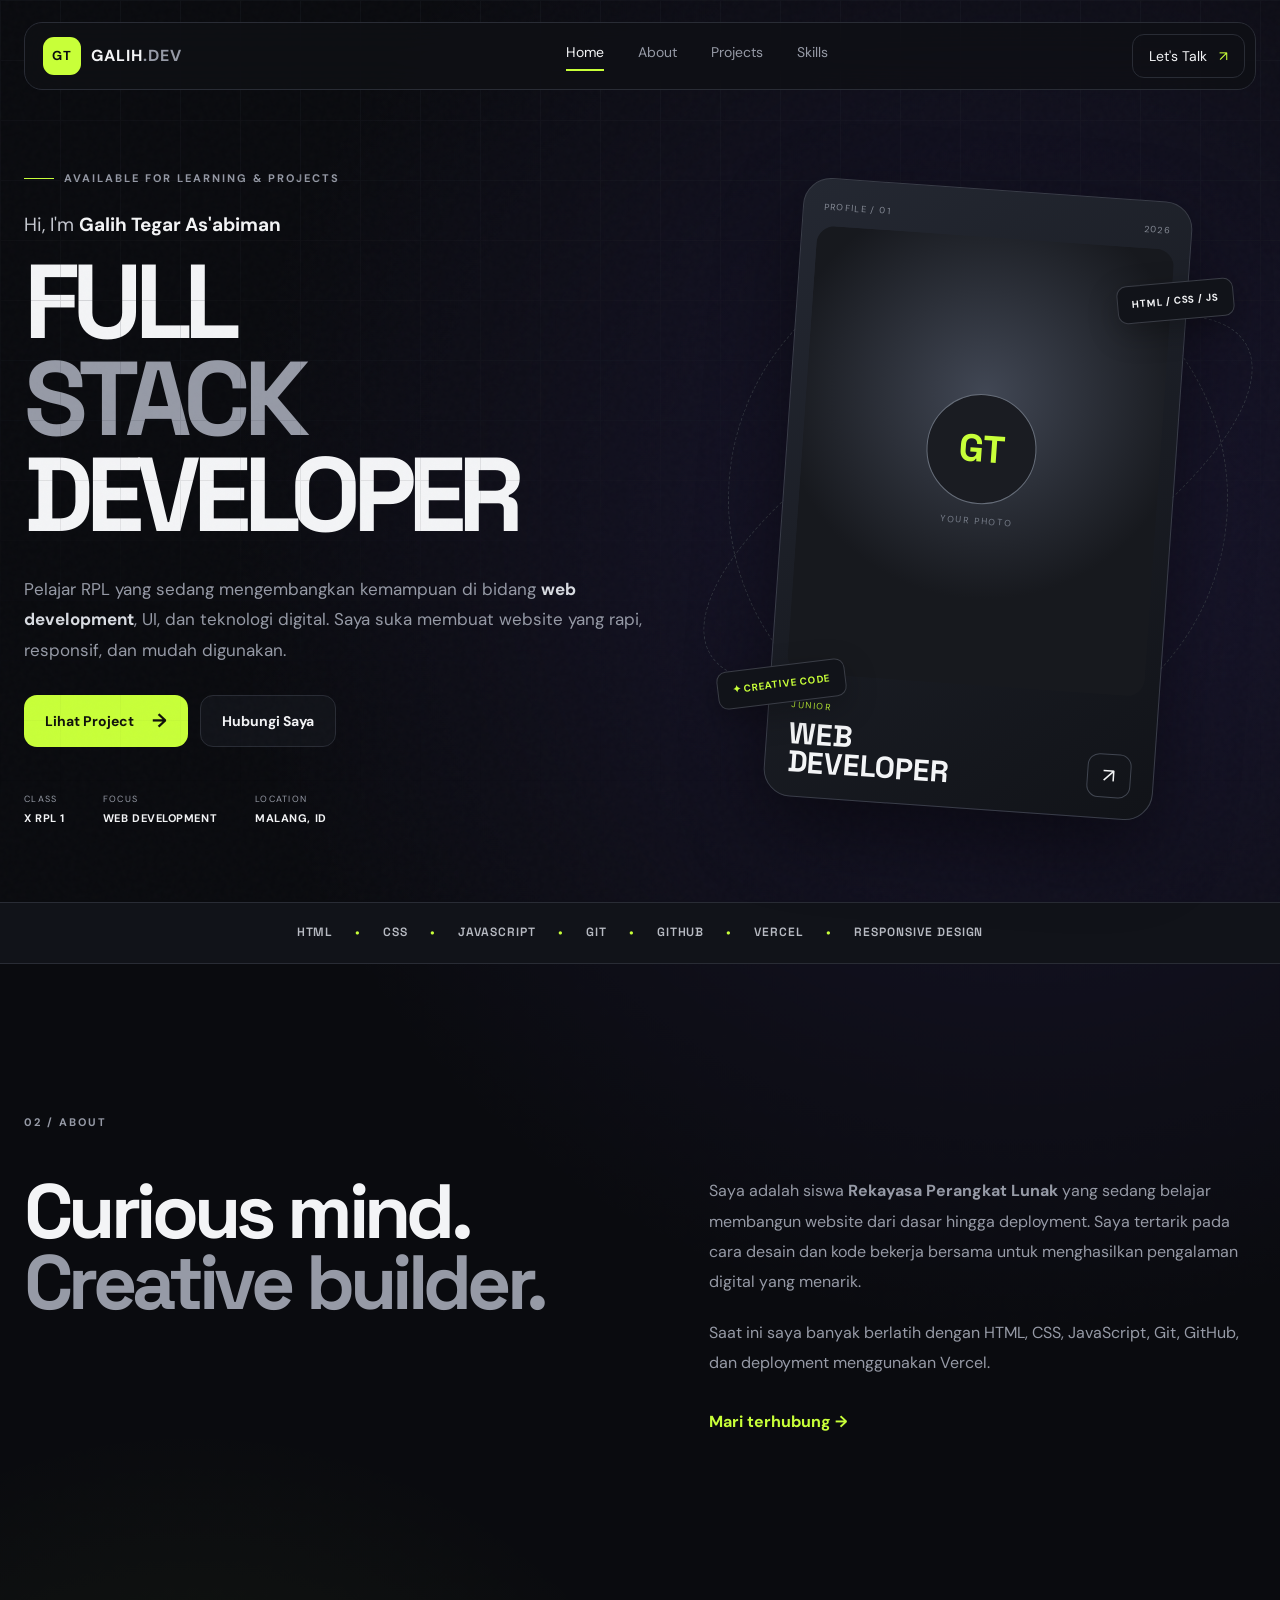
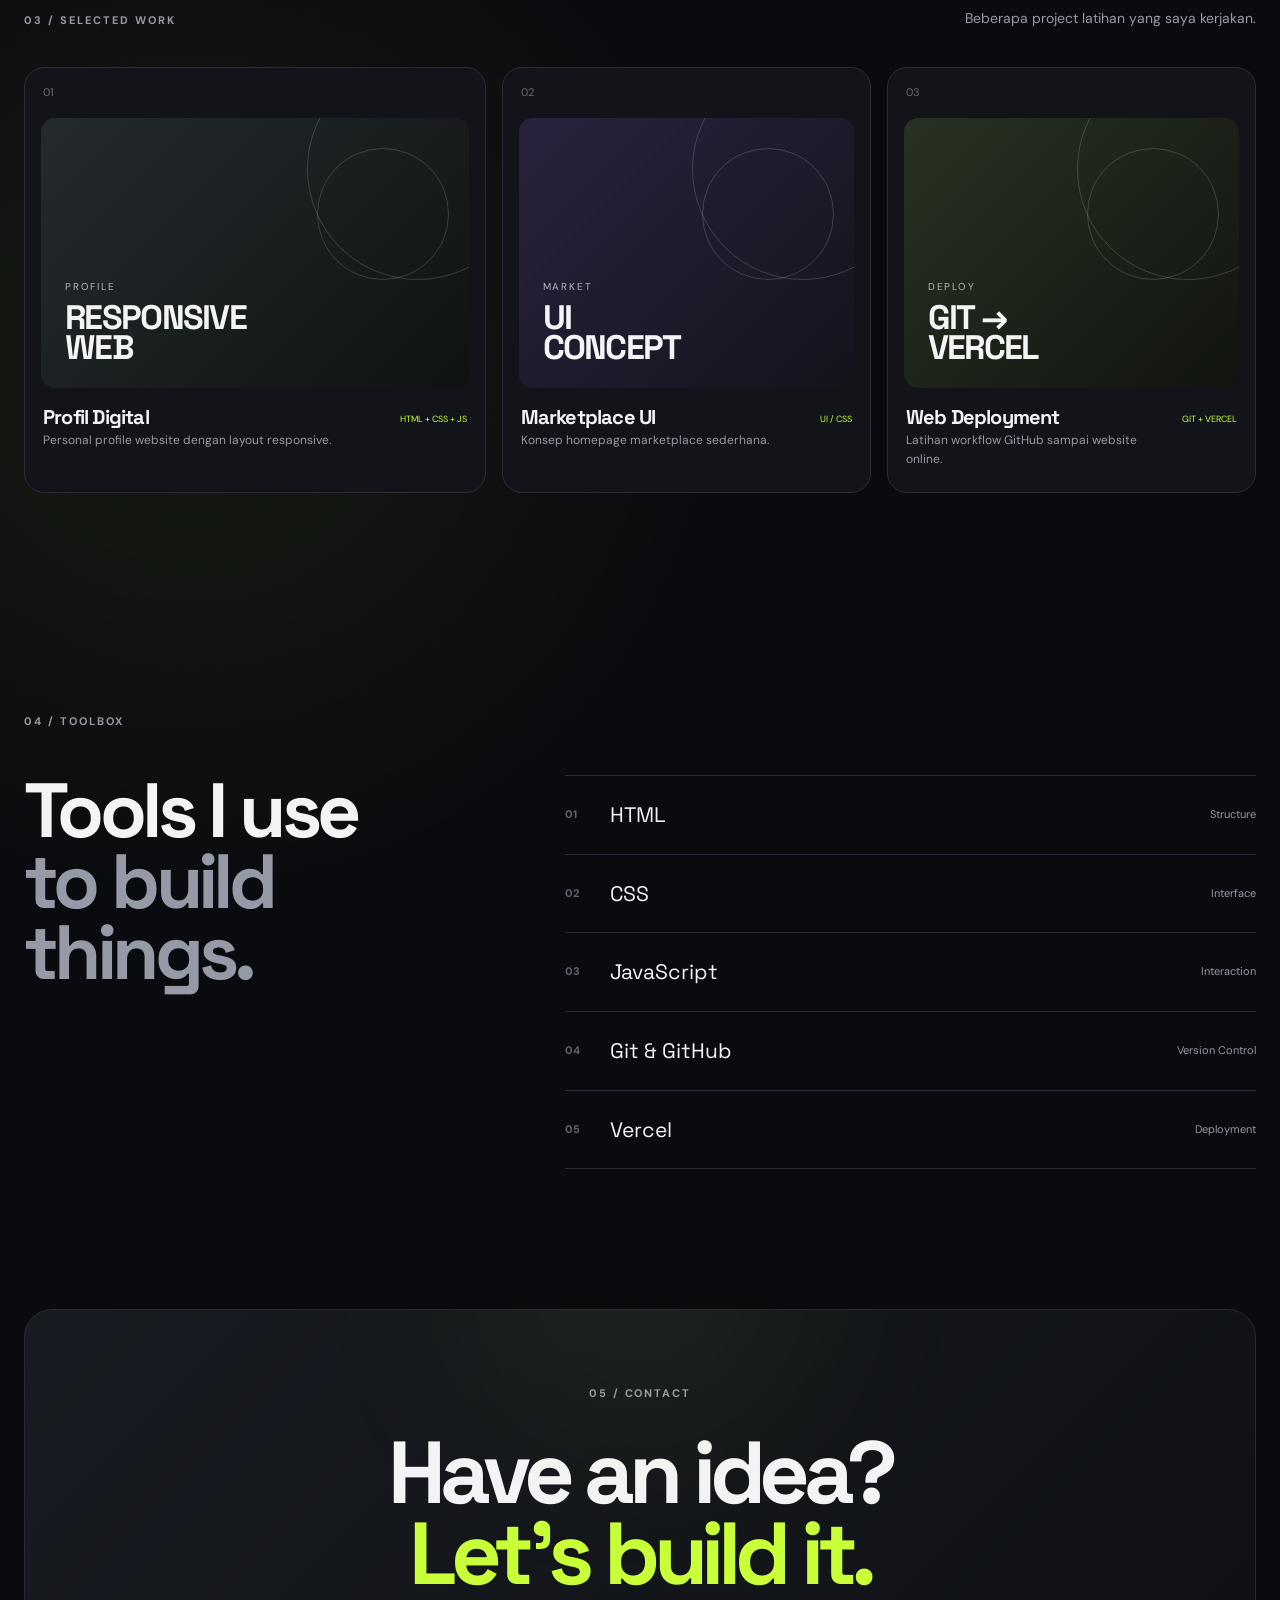
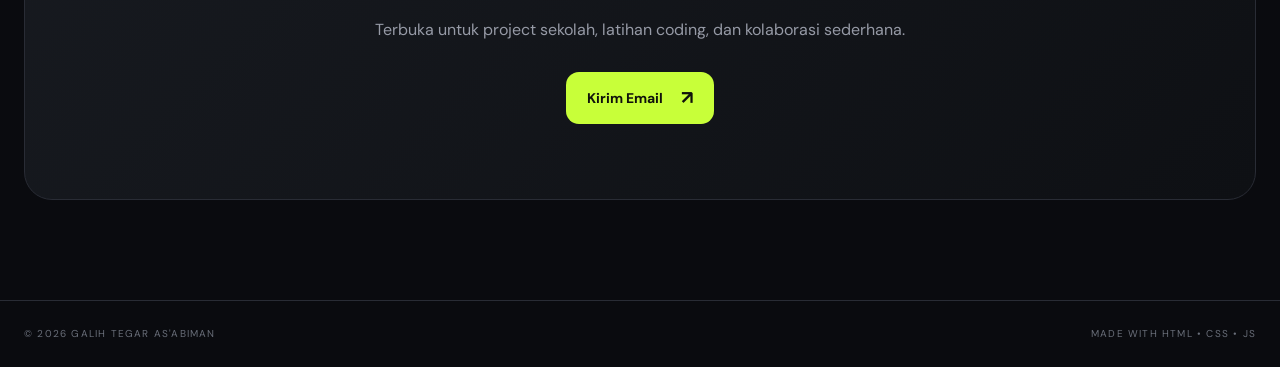
==== index.html @ 18cfc396 "portofolio polos/raw" ====
<!DOCTYPE html>
<html lang="id">
<head>
  <meta charset="UTF-8">
  <meta name="viewport" content="width=device-width, initial-scale=1.0">
  <meta name="description" content="Portfolio Galih Tegar As'abiman - Junior Web Developer">
  <title>Galih Tegar — Portfolio</title>
  <link rel="stylesheet" href="style.css">
</head>
<body>
  <div class="noise"></div>

  <header class="navbar">
    <a class="brand" href="#home" aria-label="Galih Tegar home">
      <span class="brand-mark">GT</span>
      <span>GALIH<span class="muted">.DEV</span></span>
    </a>

    <nav class="nav-links">
      <a class="active" href="#home">Home</a>
      <a href="#about">About</a>
      <a href="#projects">Projects</a>
      <a href="#skills">Skills</a>
    </nav>

    <a class="nav-button" href="#contact">Let's Talk <span>↗</span></a>
  </header>

  <main>
    <section class="hero section" id="home">
      <div class="hero-copy">
        <div class="eyebrow"><span></span> AVAILABLE FOR LEARNING & PROJECTS</div>
        <p class="intro">Hi, I'm <strong>Galih Tegar As'abiman</strong></p>

        <h1>FULL<br><em>STACK</em> DEVELOPER</h1>

        <p class="hero-text">
          Pelajar RPL yang sedang mengembangkan kemampuan di bidang
          <strong>web development</strong>, UI, dan teknologi digital.
          Saya suka membuat website yang rapi, responsif, dan mudah digunakan.
        </p>

        <div class="hero-actions">
          <a class="primary-btn" href="#projects">Lihat Project <span>→</span></a>
          <a class="secondary-btn" href="#contact">Hubungi Saya</a>
        </div>

        <div class="mini-info">
          <div><small>CLASS</small><strong>X RPL 1</strong></div>
          <div><small>FOCUS</small><strong>WEB DEVELOPMENT</strong></div>
          <div><small>LOCATION</small><strong>MALANG, ID</strong></div>
        </div>
      </div>

      <div class="hero-visual">
        <div class="orbit orbit-one"></div>
        <div class="orbit orbit-two"></div>

        <div class="profile-card">
          <div class="card-top">
            <span>PROFILE / 01</span>
            <span>2026</span>
          </div>

          <div class="photo-wrap">
            <div class="photo-placeholder">
              <div class="avatar">GT</div>
              <span>YOUR PHOTO</span>
            </div>
          </div>

          <div class="profile-bottom">
            <div>
              <small>JUNIOR</small>
              <h2>WEB<br>DEVELOPER</h2>
            </div>
            <div class="arrow-box">↗</div>
          </div>
        </div>

        <div class="floating-tag tag-one">HTML / CSS / JS</div>
        <div class="floating-tag tag-two">✦ CREATIVE CODE</div>
      </div>
    </section>

    <div class="tech-strip" aria-label="Technology skills">
      <span>HTML</span><i>•</i><span>CSS</span><i>•</i><span>JAVASCRIPT</span>
      <i>•</i><span>GIT</span><i>•</i><span>GITHUB</span><i>•</i>
      <span>VERCEL</span><i>•</i><span>RESPONSIVE DESIGN</span>
    </div>

    <section class="section about" id="about">
      <div class="section-label">02 / ABOUT</div>
      <div class="about-grid">
        <h2>Curious mind.<br><span>Creative builder.</span></h2>
        <div class="about-copy">
          <p>
            Saya adalah siswa <strong>Rekayasa Perangkat Lunak</strong> yang
            sedang belajar membangun website dari dasar hingga deployment.
            Saya tertarik pada cara desain dan kode bekerja bersama untuk
            menghasilkan pengalaman digital yang menarik.
          </p>
          <p>
            Saat ini saya banyak berlatih dengan HTML, CSS, JavaScript,
            Git, GitHub, dan deployment menggunakan Vercel.
          </p>
          <a class="text-link" href="#contact">Mari terhubung →</a>
        </div>
      </div>
    </section>

    <section class="section projects" id="projects">
      <div class="section-heading">
        <div class="section-label">03 / SELECTED WORK</div>
        <p>Beberapa project latihan yang saya kerjakan.</p>
      </div>

      <div class="project-grid">
        <article class="project project-large">
          <div class="project-number">01</div>
          <div class="project-art art-profile">
            <span>PROFILE</span>
            <strong>RESPONSIVE<br>WEB</strong>
          </div>
          <div class="project-meta">
            <div><h3>Profil Digital</h3><p>Personal profile website dengan layout responsive.</p></div>
            <span>HTML + CSS + JS</span>
          </div>
        </article>

        <article class="project">
          <div class="project-number">02</div>
          <div class="project-art art-market">
            <span>MARKET</span>
            <strong>UI<br>CONCEPT</strong>
          </div>
          <div class="project-meta">
            <div><h3>Marketplace UI</h3><p>Konsep homepage marketplace sederhana.</p></div>
            <span>UI / CSS</span>
          </div>
        </article>

        <article class="project">
          <div class="project-number">03</div>
          <div class="project-art art-deploy">
            <span>DEPLOY</span>
            <strong>GIT →<br>VERCEL</strong>
          </div>
          <div class="project-meta">
            <div><h3>Web Deployment</h3><p>Latihan workflow GitHub sampai website online.</p></div>
            <span>GIT + VERCEL</span>
          </div>
        </article>
      </div>
    </section>

    <section class="section skills" id="skills">
      <div class="section-label">04 / TOOLBOX</div>
      <div class="skills-layout">
        <h2>Tools I use<br><span>to build things.</span></h2>
        <div class="skill-list">
          <div><b>01</b><span>HTML</span><small>Structure</small></div>
          <div><b>02</b><span>CSS</span><small>Interface</small></div>
          <div><b>03</b><span>JavaScript</span><small>Interaction</small></div>
          <div><b>04</b><span>Git & GitHub</span><small>Version Control</small></div>
          <div><b>05</b><span>Vercel</span><small>Deployment</small></div>
        </div>
      </div>
    </section>

    <section class="section contact" id="contact">
      <div class="contact-card">
        <div class="section-label">05 / CONTACT</div>
        <h2>Have an idea?<br><em>Let's build it.</em></h2>
        <p>Terbuka untuk project sekolah, latihan coding, dan kolaborasi sederhana.</p>
        <a class="primary-btn" href="mailto:emailkamu@example.com">Kirim Email <span>↗</span></a>
      </div>
    </section>
  </main>

  <footer>
    <span>© 2026 GALIH TEGAR AS'ABIMAN</span>
    <span>MADE WITH HTML • CSS • JS</span>
  </footer>

  <script src="script.js"></script>
</body>
</html>
---- style.css ----
@import url('https://fonts.googleapis.com/css2?family=DM+Sans:wght@400;500;600;700&family=Space+Grotesk:wght@500;600;700&display=swap');

:root{
  --bg:#0a0b0f;
  --panel:#12141a;
  --panel-2:#181b22;
  --text:#f3f4f6;
  --muted:#969aa6;
  --line:#292c35;
  --accent:#c8ff39;
  --accent-2:#7c5cff;
  --max:1240px;
}

*{box-sizing:border-box;margin:0;padding:0}
html{scroll-behavior:smooth}
body{
  background:
    radial-gradient(circle at 80% 15%, rgba(124,92,255,.13), transparent 25%),
    radial-gradient(circle at 15% 55%, rgba(200,255,57,.07), transparent 24%),
    var(--bg);
  color:var(--text);
  font-family:"DM Sans",sans-serif;
  line-height:1.6;
  overflow-x:hidden;
}
body:before{
  content:"";
  position:fixed;inset:0;pointer-events:none;opacity:.24;
  background-image:linear-gradient(var(--line) 1px,transparent 1px),linear-gradient(90deg,var(--line) 1px,transparent 1px);
  background-size:60px 60px;
  mask-image:linear-gradient(to bottom,black,transparent 90%);
}
.noise{position:fixed;inset:0;pointer-events:none;opacity:.025;background-image:url("data:image/svg+xml,%3Csvg viewBox='0 0 180 180' xmlns='http://www.w3.org/2000/svg'%3E%3Cfilter id='n'%3E%3CfeTurbulence type='fractalNoise' baseFrequency='.9' numOctaves='3' stitchTiles='stitch'/%3E%3C/filter%3E%3Crect width='100%25' height='100%25' filter='url(%23n)' opacity='.8'/%3E%3C/svg%3E")}

a{color:inherit;text-decoration:none}
.navbar{
  width:min(calc(100% - 48px),var(--max));
  margin:22px auto 0;
  height:68px;padding:0 10px 0 18px;
  border:1px solid var(--line);border-radius:18px;
  background:rgba(15,16,21,.82);backdrop-filter:blur(18px);
  display:flex;align-items:center;justify-content:space-between;
  position:sticky;top:14px;z-index:20;
}
.brand{display:flex;align-items:center;gap:10px;font-weight:700;letter-spacing:.06em}
.brand-mark{display:grid;place-items:center;width:38px;height:38px;border-radius:11px;background:var(--accent);color:#0a0b0f;font-size:13px}
.muted{color:var(--muted)}
.nav-links{display:flex;gap:34px;margin-left:80px}
.nav-links a{color:var(--muted);font-size:14px;transition:.2s}
.nav-links a:hover,.nav-links .active{color:var(--text)}
.nav-links .active:after{content:"";display:block;height:2px;background:var(--accent);margin-top:5px}
.nav-button{border:1px solid var(--line);border-radius:12px;padding:10px 16px;font-size:14px}
.nav-button span{color:var(--accent);margin-left:8px}

.section{width:min(calc(100% - 48px),var(--max));margin:auto}
.hero{min-height:740px;display:grid;grid-template-columns:1.06fr .94fr;align-items:center;gap:50px;padding:80px 0 75px}
.eyebrow,.section-label{font-size:11px;font-weight:700;letter-spacing:.18em;color:var(--muted)}
.eyebrow{display:flex;align-items:center;gap:10px;margin-bottom:22px}
.eyebrow span{width:30px;height:1px;background:var(--accent)}
.intro{font-size:19px;color:#c5c8d0;margin-bottom:14px}
.intro strong{color:var(--text)}
h1,h2,h3{font-family:"Space Grotesk",sans-serif;line-height:.92}
h1{font-size:clamp(58px,8.2vw,122px);letter-spacing:-.075em}
h1 em{font-style:normal;color:var(--muted)}
.hero-text{max-width:690px;color:var(--muted);font-size:17px;line-height:1.8;margin:30px 0}
.hero-text strong{color:#d8dbe1}
.hero-actions{display:flex;gap:12px;flex-wrap:wrap}
.primary-btn,.secondary-btn{
  display:inline-flex;align-items:center;justify-content:center;gap:18px;
  min-height:52px;padding:0 21px;border-radius:13px;font-weight:700;font-size:14px;
  transition:transform .2s,background .2s
}
.primary-btn{background:var(--accent);color:#10120b}
.primary-btn span{font-size:19px}
.secondary-btn{border:1px solid var(--line);background:#111319}
.primary-btn:hover,.secondary-btn:hover{transform:translateY(-3px)}
.mini-info{display:flex;gap:38px;margin-top:45px}
.mini-info div{display:grid;gap:3px}
.mini-info small{font-size:9px;color:var(--muted);letter-spacing:.14em}
.mini-info strong{font-size:11px;letter-spacing:.05em}

.hero-visual{min-height:550px;position:relative;display:grid;place-items:center}
.profile-card{
  width:min(390px,80%);
  padding:15px;border:1px solid #3a3e48;border-radius:28px;
  background:linear-gradient(145deg,#242832,#111318);
  transform:rotate(4deg);box-shadow:0 30px 80px rgba(0,0,0,.45);
  position:relative;z-index:2;
}
.card-top{display:flex;justify-content:space-between;color:#858a95;font-size:9px;letter-spacing:.15em;padding:6px 5px 12px}
.photo-wrap{aspect-ratio:4/5;border-radius:18px;overflow:hidden;background:linear-gradient(145deg,#343943,#17191e);display:grid;place-items:center}
.photo-placeholder{width:100%;height:100%;display:grid;place-items:center;align-content:center;gap:10px;color:#777d89;background:radial-gradient(circle at 50% 35%,#414754,#17191e 60%)}
.avatar{width:110px;height:110px;border-radius:50%;display:grid;place-items:center;border:1px solid #666d79;color:var(--accent);font-family:"Space Grotesk";font-size:38px;font-weight:700;background:#1a1c22}
.photo-placeholder span{font-size:9px;letter-spacing:.2em}
.profile-bottom{display:flex;justify-content:space-between;align-items:end;padding:17px 7px 5px}
.profile-bottom small{font-size:9px;color:var(--accent);letter-spacing:.18em}
.profile-bottom h2{font-size:30px;margin-top:5px}
.arrow-box{width:44px;height:44px;border:1px solid #414651;border-radius:12px;display:grid;place-items:center;font-size:20px}
.floating-tag{position:absolute;padding:10px 14px;border:1px solid #3a3d46;border-radius:10px;background:#111319;font-size:10px;font-weight:700;letter-spacing:.08em;z-index:3;box-shadow:0 10px 30px rgba(0,0,0,.25)}
.tag-one{top:15%;right:4%;transform:rotate(-5deg)}
.tag-two{bottom:17%;left:3%;transform:rotate(-7deg);color:var(--accent)}
.orbit{position:absolute;border:1px dashed #323640;border-radius:50%;width:500px;height:500px}
.orbit-one{transform:rotate(20deg)}
.orbit-two{width:620px;height:230px;transform:rotate(-30deg)}

.tech-strip{border-top:1px solid var(--line);border-bottom:1px solid var(--line);padding:20px max(24px,calc((100% - var(--max))/2));display:flex;gap:22px;align-items:center;justify-content:center;flex-wrap:wrap;background:#111319;color:#b8bbc3;font-family:"Space Grotesk";font-size:12px;font-weight:600;letter-spacing:.08em}
.tech-strip i{font-style:normal;color:var(--accent)}

.about{padding:150px 0 130px}
.about-grid{display:grid;grid-template-columns:1.05fr .95fr;gap:80px;margin-top:45px}
.about h2,.skills h2{font-size:clamp(45px,6vw,78px);letter-spacing:-.06em}
.about h2 span,.skills h2 span{color:var(--muted)}
.about-copy{max-width:590px;color:var(--muted);font-size:16px;line-height:1.9}
.about-copy p+p{margin-top:20px}
.text-link{display:inline-block;margin-top:28px;color:var(--accent);font-weight:700}

.projects{padding:40px 0 140px}
.section-heading{display:flex;align-items:end;justify-content:space-between;margin-bottom:38px}
.section-heading p{color:var(--muted);font-size:14px}
.project-grid{display:grid;grid-template-columns:1.25fr 1fr 1fr;gap:16px}
.project{background:var(--panel);border:1px solid var(--line);border-radius:20px;overflow:hidden;transition:.25s}
.project:hover{transform:translateY(-6px);border-color:#444955}
.project-number{padding:16px 18px;color:#686d78;font-size:11px}
.project-art{height:270px;margin:0 16px;border-radius:14px;display:flex;flex-direction:column;justify-content:end;padding:24px;overflow:hidden;position:relative}
.project-art:before,.project-art:after{content:"";position:absolute;border:1px solid rgba(255,255,255,.16);border-radius:50%}
.project-art:before{width:220px;height:220px;right:-60px;top:-60px}
.project-art:after{width:130px;height:130px;right:20px;top:30px}
.project-art span{font-size:10px;letter-spacing:.18em;opacity:.7}
.project-art strong{font-family:"Space Grotesk";font-size:34px;line-height:.9;margin-top:8px;letter-spacing:-.05em}
.art-profile{background:linear-gradient(135deg,#242a2d,#101313)}
.art-market{background:linear-gradient(135deg,#29233e,#14131c)}
.art-deploy{background:linear-gradient(135deg,#283222,#11140f)}
.project-meta{padding:20px 18px 22px;display:flex;justify-content:space-between;gap:15px}
.project-meta h3{font-size:20px;letter-spacing:-.04em}
.project-meta p{color:var(--muted);font-size:12px;margin-top:5px}
.project-meta>span{font-size:9px;color:var(--accent);white-space:nowrap;margin-top:4px}

.skills{padding:80px 0 140px}
.skills-layout{display:grid;grid-template-columns:.8fr 1.2fr;gap:80px;margin-top:45px}
.skill-list{border-top:1px solid var(--line)}
.skill-list div{display:grid;grid-template-columns:45px 1fr 120px;align-items:center;padding:22px 0;border-bottom:1px solid var(--line)}
.skill-list b{color:#5f6470;font-size:11px}
.skill-list span{font-family:"Space Grotesk";font-size:21px}
.skill-list small{color:var(--muted);font-size:11px;text-align:right}

.contact{padding:0 0 100px}
.contact-card{padding:75px 8%;border:1px solid var(--line);border-radius:28px;background:linear-gradient(135deg,#181b21,#0e1014);text-align:center;position:relative;overflow:hidden}
.contact-card:before{content:"";position:absolute;width:300px;height:300px;border-radius:50%;background:var(--accent);filter:blur(120px);opacity:.08;top:-180px;left:50%;transform:translateX(-50%)}
.contact-card h2{font-size:clamp(48px,7vw,88px);letter-spacing:-.07em;margin:30px 0 22px}
.contact-card h2 em{font-style:normal;color:var(--accent)}
.contact-card p{color:var(--muted);margin-bottom:30px}

footer{border-top:1px solid var(--line);padding:25px max(24px,calc((100% - var(--max))/2));display:flex;justify-content:space-between;color:#696e79;font-size:10px;letter-spacing:.12em}

@media(max-width:900px){
  .nav-links{margin-left:0;gap:18px}
  .hero{grid-template-columns:1fr;padding-top:70px}
  .hero-visual{min-height:520px}
  .about-grid,.skills-layout{grid-template-columns:1fr;gap:45px}
  .project-grid{grid-template-columns:1fr 1fr}
  .project-large{grid-column:1/-1}
}
@media(max-width:620px){
  .navbar{width:calc(100% - 24px);margin-top:12px;padding-left:10px}
  .brand>span:last-child,.nav-button{display:none}
  .nav-links{gap:14px}
  .nav-links a{font-size:12px}
  .section{width:calc(100% - 28px)}
  .hero{padding:65px 0 55px;min-height:auto}
  h1{font-size:54px}
  .hero-text{font-size:15px}
  .mini-info{gap:18px;flex-wrap:wrap}
  .hero-visual{min-height:430px}
  .profile-card{width:78%}
  .orbit{width:350px;height:350px}
  .orbit-two{width:400px;height:180px}
  .tag-one{right:0}.tag-two{left:0}
  .about{padding:100px 0 80px}
  .projects{padding-bottom:90px}
  .project-grid{grid-template-columns:1fr}
  .project-large{grid-column:auto}
  .section-heading{display:block}
  .section-heading p{margin-top:14px}
  .skills{padding:50px 0 90px}
  .skill-list div{grid-template-columns:35px 1fr 90px}
  .skill-list span{font-size:17px}
  footer{display:grid;gap:8px}
}
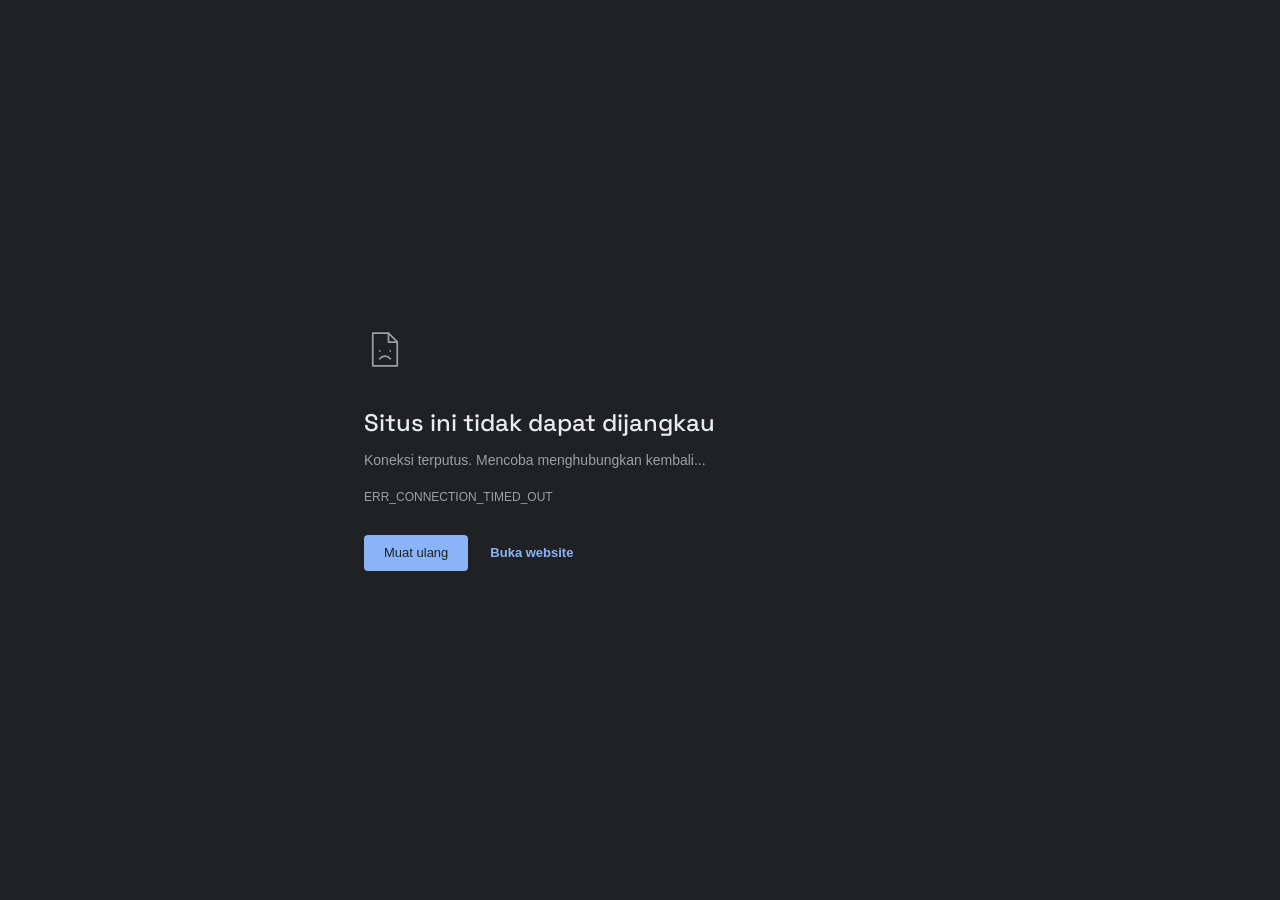
==== commit 3b43a1be: "edit portofolio jadi bagus" ====
--- a/index.html
+++ b/index.html
@@ -5,34 +5,44 @@
   <meta name="viewport" content="width=device-width, initial-scale=1.0">
   <meta name="description" content="Portfolio Galih Tegar As'abiman - Junior Web Developer">
   <title>Galih Tegar — Portfolio</title>
+  <script>
+    if (sessionStorage.getItem("portfolio-opening-complete") !== "1") {
+      window.location.replace("indexop.html");
+    }
+  </script>
   <link rel="stylesheet" href="style.css">
 </head>
 <body>
   <div class="noise"></div>
 
   <header class="navbar">
-    <a class="brand" href="#home" aria-label="Galih Tegar home">
-      <span class="brand-mark">GT</span>
-      <span>GALIH<span class="muted">.DEV</span></span>
-    </a>
-
-    <nav class="nav-links">
+    <div class="brand">
+      <button class="brand-mark theme-toggle" type="button" aria-label="Ganti ke mode terang" aria-pressed="false" title="Ganti tema">
+        <img class="theme-icon" src="sun_icon.png" alt="">
+      </button>
+      <a class="brand-name" href="#home">GALIH TEGAR</a>
+    </div>
+
+    <nav class="nav-links" id="site-menu" aria-label="Navigasi utama">
       <a class="active" href="#home">Home</a>
       <a href="#about">About</a>
       <a href="#projects">Projects</a>
       <a href="#skills">Skills</a>
     </nav>
 
+    <button class="menu-toggle" type="button" aria-label="Buka menu" aria-expanded="false" aria-controls="site-menu">
+      <span></span><span></span><span></span>
+    </button>
     <a class="nav-button" href="#contact">Let's Talk <span>↗</span></a>
   </header>
 
   <main>
     <section class="hero section" id="home">
       <div class="hero-copy">
-        <div class="eyebrow"><span></span> AVAILABLE FOR LEARNING & PROJECTS</div>
+        <div class="eyebrow"><span></span> PROJECTS PORTOFOLIO</div>
         <p class="intro">Hi, I'm <strong>Galih Tegar As'abiman</strong></p>
 
-        <h1>FULL<br><em>STACK</em> DEVELOPER</h1>
+        <h1>FULL<br><em>STACK</em><br>DEVELOPER</h1>
 
         <p class="hero-text">
           Pelajar RPL yang sedang mengembangkan kemampuan di bidang
@@ -47,7 +57,7 @@
 
         <div class="mini-info">
           <div><small>CLASS</small><strong>X RPL 1</strong></div>
-          <div><small>FOCUS</small><strong>WEB DEVELOPMENT</strong></div>
+          <div><small>FOCUS</small><strong>FULL STACK DEVELOPER</strong></div>
           <div><small>LOCATION</small><strong>MALANG, ID</strong></div>
         </div>
       </div>
@@ -64,29 +74,43 @@
 
           <div class="photo-wrap">
             <div class="photo-placeholder">
-              <div class="avatar">GT</div>
-              <span>YOUR PHOTO</span>
+              <img src="foto_profil.jpeg" alt="foto profil">
             </div>
           </div>
 
           <div class="profile-bottom">
-            <div>
+            <div class="profile-title">
               <small>JUNIOR</small>
               <h2>WEB<br>DEVELOPER</h2>
             </div>
-            <div class="arrow-box">↗</div>
+            <div class="profile-socials" aria-label="Media sosial">
+              <a class="profile-social-link" href="https://github.com/galihkanesa" target="_blank" rel="noopener noreferrer" aria-label="Buka profil GitHub">
+                <img class="profile-social-icon github-icon" src="Github_icon.png" alt="" title="GitHub">
+              </a>
+              <a class="profile-social-link" href="https://www.instagram.com/tgrrr_00?psln=OG8zd2Q2bWl6cTgy" target="_blank" rel="noopener noreferrer" aria-label="Buka profil Instagram">
+                <img class="profile-social-icon" src="instagram_icon.png" alt="" title="Instagram">
+              </a>
+            </div>
           </div>
         </div>
 
         <div class="floating-tag tag-one">HTML / CSS / JS</div>
-        <div class="floating-tag tag-two">✦ CREATIVE CODE</div>
       </div>
     </section>
 
     <div class="tech-strip" aria-label="Technology skills">
-      <span>HTML</span><i>•</i><span>CSS</span><i>•</i><span>JAVASCRIPT</span>
-      <i>•</i><span>GIT</span><i>•</i><span>GITHUB</span><i>•</i>
-      <span>VERCEL</span><i>•</i><span>RESPONSIVE DESIGN</span>
+      <div class="tech-track">
+        <div class="tech-group">
+          <span>HTML</span><i>•</i><span>CSS</span><i>•</i><span>JAVASCRIPT</span>
+          <i>•</i><span>GIT</span><i>•</i><span>GITHUB</span><i>•</i>
+          <span>VERCEL</span><i>•</i><span>RESPONSIVE DESIGN</span>
+        </div>
+        <div class="tech-group" aria-hidden="true">
+          <span>HTML</span><i>•</i><span>CSS</span><i>•</i><span>JAVASCRIPT</span>
+          <i>•</i><span>GIT</span><i>•</i><span>GITHUB</span><i>•</i>
+          <span>VERCEL</span><i>•</i><span>RESPONSIVE DESIGN</span>
+        </div>
+      </div>
     </div>
 
     <section class="section about" id="about">
@@ -115,40 +139,82 @@
         <p>Beberapa project latihan yang saya kerjakan.</p>
       </div>
 
-      <div class="project-grid">
+      <div class="project-grid" aria-label="Daftar project, geser ke samping untuk melihat lainnya">
         <article class="project project-large">
           <div class="project-number">01</div>
-          <div class="project-art art-profile">
-            <span>PROFILE</span>
-            <strong>RESPONSIVE<br>WEB</strong>
-          </div>
-          <div class="project-meta">
-            <div><h3>Profil Digital</h3><p>Personal profile website dengan layout responsive.</p></div>
-            <span>HTML + CSS + JS</span>
+          <div class="project-art project-preview">
+            <div class="preview-toolbar" aria-hidden="true">
+              <span class="preview-dots"><i></i><i></i><i></i></span>
+              <span class="preview-address">tugas-1-galih-smkn1kepanjen.vercel.app</span>
+            </div>
+            <iframe class="preview-frame" src="https://tugas-1-galih-smkn1kepanjen.vercel.app/" title="Pratinjau project mengenal HTML dan CSS" loading="lazy" sandbox="allow-scripts" scrolling="no" tabindex="-1"></iframe>
+          </div>
+          <div class="project-meta">
+            <div>
+              <h3>mengenal html dan css</h3>
+              <p>Project pertama untuk mempelajari dasar-dasar HTML dan CSS.</p>
+              <a class="project-link" href="https://tugas-1-galih-smkn1kepanjen.vercel.app/" target="_blank" rel="noopener noreferrer">Buka project <span>↗</span></a>
+            </div>
+            <span>HTML + CSS</span>
           </div>
         </article>
 
         <article class="project">
           <div class="project-number">02</div>
-          <div class="project-art art-market">
-            <span>MARKET</span>
-            <strong>UI<br>CONCEPT</strong>
-          </div>
-          <div class="project-meta">
-            <div><h3>Marketplace UI</h3><p>Konsep homepage marketplace sederhana.</p></div>
-            <span>UI / CSS</span>
+          <div class="project-art project-preview">
+            <div class="preview-toolbar" aria-hidden="true">
+              <span class="preview-dots"><i></i><i></i><i></i></span>
+              <span class="preview-address">tugas-2-galihtegar-smkn1kepanjen.vercel.app</span>
+            </div>
+            <iframe class="preview-frame" src="https://tugas-2-galihtegar-smkn1kepanjen.vercel.app/" title="Pratinjau project Mobile Responsive Design" loading="lazy" sandbox="allow-scripts" scrolling="no" tabindex="-1"></iframe>
+          </div>
+          <div class="project-meta">
+            <div>
+              <h3>Mobile Responsive Design</h3>
+              <p>Desain website yang menyesuaikan ukuran layar perangkat mobile.</p>
+              <a class="project-link" href="https://tugas-2-galihtegar-smkn1kepanjen.vercel.app/" target="_blank" rel="noopener noreferrer">Buka project <span>↗</span></a>
+            </div>
+            <span>HTML + CSS</span>
           </div>
         </article>
 
         <article class="project">
           <div class="project-number">03</div>
-          <div class="project-art art-deploy">
-            <span>DEPLOY</span>
-            <strong>GIT →<br>VERCEL</strong>
-          </div>
-          <div class="project-meta">
-            <div><h3>Web Deployment</h3><p>Latihan workflow GitHub sampai website online.</p></div>
-            <span>GIT + VERCEL</span>
+          <div class="project-art project-preview">
+            <div class="preview-toolbar" aria-hidden="true">
+              <span class="preview-dots"><i></i><i></i><i></i></span>
+              <span class="preview-address">tugas-3-galih-smkn1kepanjen.vercel.app</span>
+            </div>
+            <iframe class="preview-frame" src="https://tugas-3-galih-smkn1kepanjen.vercel.app/" title="Pratinjau project Web Responsive" loading="lazy" sandbox="allow-scripts" scrolling="no" tabindex="-1"></iframe>
+          </div>
+          <div class="project-meta">
+            <div>
+              <h3>Web responsive</h3>
+              <p>membuat web yang responsive dan dapat di klik</p>
+              <a class="project-link" href="https://tugas-3-galih-smkn1kepanjen.vercel.app/" target="_blank" rel="noopener noreferrer">Buka project <span>↗</span></a>
+            </div>
+            <span>HTML + CSS + JS</span>
+          </div>
+        </article>
+
+        <!-- Salin blok ini untuk menambahkan project baru. -->
+        <article class="project">
+          <div class="project-number">04</div>
+          <div class="project-art project-preview">
+            <div class="preview-toolbar" aria-hidden="true">
+              <span class="preview-dots"><i></i><i></i><i></i></span>
+              <span class="preview-address">Preview project portfolio</span>
+            </div>
+            <img class="preview-screenshot" src="Screenshot%202026-10-11%20101554.png" alt="Tangkapan layar project portfolio" loading="lazy" decoding="async">
+          </div>
+          <div class="project-meta">
+            <div>
+              <h3>Create portofolio
+              </h3>
+              <p>Membuat portofolio pribadi untuk menampilkan project dan keterampilan.</p>
+              <a class="project-link" href="https://url-project-04-anda.com" target="_blank" rel="noopener noreferrer">Buka project <span>↗</span></a>
+            </div>
+            <span>HTML + CSS + JS</span>
           </div>
         </article>
       </div>
@@ -173,7 +239,7 @@
         <div class="section-label">05 / CONTACT</div>
         <h2>Have an idea?<br><em>Let's build it.</em></h2>
         <p>Terbuka untuk project sekolah, latihan coding, dan kolaborasi sederhana.</p>
-        <a class="primary-btn" href="mailto:emailkamu@example.com">Kirim Email <span>↗</span></a>
+        <a class="primary-btn" href="halaman_email.html">Kirim Email <span>↗</span></a>
       </div>
     </section>
   </main>
--- a/style.css
+++ b/style.css
@@ -1,189 +1,1360 @@
-@import url('https://fonts.googleapis.com/css2?family=DM+Sans:wght@400;500;600;700&family=Space+Grotesk:wght@500;600;700&display=swap');
-
-:root{
-  --bg:#0a0b0f;
-  --panel:#12141a;
-  --panel-2:#181b22;
-  --text:#f3f4f6;
-  --muted:#969aa6;
-  --line:#292c35;
-  --accent:#c8ff39;
-  --accent-2:#7c5cff;
-  --max:1240px;
-}
-
-*{box-sizing:border-box;margin:0;padding:0}
-html{scroll-behavior:smooth}
-body{
+@import url('https://fonts.googleapis.com/css2?family=DM+Sans:wght@400;500;600;700&family=IBM+Plex+Mono:wght@400;500;600&family=Space+Grotesk:wght@500;600;700&display=swap');
+
+:root {
+  color-scheme: dark;
+  --bg: #161616;
+  --panel: #222222;
+  --panel-2: #2b2b2b;
+  --text: #c5c5c5;
+  --muted: #999999;
+  --line: #393939;
+  --accent: #789477;
+  --accent-2: #b85c5c;
+  --accent-text: #161616;
+  --glow-purple: rgba(184, 92, 92, .08);
+  --glow-green: rgba(120, 148, 119, .09);
+  --navbar-bg: rgba(22, 22, 22, .88);
+  --secondary-bg: #222222;
+  --strip-bg: #222222;
+  --strip-text: #c5c5c5;
+  --intro-color: #b5b5b5;
+  --hero-strong-color: #dedede;
+  --contact-gradient: linear-gradient(135deg, #222222, #1b1b1b);
+  --social-bg: rgba(34, 34, 34, .88);
+  --social-placeholder: #1b1b1b;
+  --footer-color: #929292;
+  --card-gradient: linear-gradient(145deg, #303030, #222222);
+  --photo-gradient: radial-gradient(circle at 50% 35%, #454545, #222222 60%);
+  --hover-border: #789477;
+  --placeholder-border: #666666;
+  --orbit-border: #414141;
+  --font-mono: "IBM Plex Mono", "Courier New", monospace;
+  --chrome-bg: #202124;
+  --chrome-text: #e8eaed;
+  --chrome-muted: #9aa0a6;
+  --chrome-button: #8ab4f8;
+  --chrome-button-text: #202124;
+  --max: 1240px;
+}
+
+:root[data-theme="light"] {
+  --bg: #f4f5f2;
+  --panel: #e5e7e3;
+  --panel-2: #ffffff;
+  --text: #292d2a;
+  --muted: #626963;
+  --line: #cbd0ca;
+  --accent: #547a57;
+  --accent-2: #b65c57;
+  --accent-text: #f4f5f2;
+  --glow-purple: rgba(182, 92, 87, .07);
+  --glow-green: rgba(84, 122, 87, .08);
+  --navbar-bg: rgba(244, 245, 242, .9);
+  --secondary-bg: #e5e7e3;
+  --strip-bg: #e5e7e3;
+  --strip-text: #292d2a;
+  --intro-color: #4c534e;
+  --hero-strong-color: #292d2a;
+  --contact-gradient: linear-gradient(135deg, #e5e7e3, #f4f5f2);
+  --social-bg: rgba(229, 231, 227, .9);
+  --social-placeholder: #f4f5f2;
+  --footer-color: #626963;
+  --card-gradient: linear-gradient(145deg, #e5e7e3, #d9ddd8);
+  --photo-gradient: radial-gradient(circle at 50% 35%, #d4d9d3, #e5e7e3 60%);
+  --hover-border: #547a57;
+  --placeholder-border: #a5ada5;
+  --orbit-border: #cbd0ca;
+  --chrome-bg: #ffffff;
+  --chrome-text: #202124;
+  --chrome-muted: #5f6368;
+  --chrome-button: #1a73e8;
+  --chrome-button-text: #ffffff;
+  color-scheme: light;
+}
+
+* {
+  box-sizing: border-box;
+  margin: 0;
+  padding: 0
+}
+
+html {
+  scroll-behavior: smooth;
+  scroll-padding-top: 100px
+}
+
+main section[id] {
+  scroll-margin-top: 100px
+}
+
+body {
   background:
-    radial-gradient(circle at 80% 15%, rgba(124,92,255,.13), transparent 25%),
-    radial-gradient(circle at 15% 55%, rgba(200,255,57,.07), transparent 24%),
+    radial-gradient(circle at 80% 15%, var(--glow-purple), transparent 25%),
+    radial-gradient(circle at 15% 55%, var(--glow-green), transparent 24%),
     var(--bg);
-  color:var(--text);
-  font-family:"DM Sans",sans-serif;
-  line-height:1.6;
-  overflow-x:hidden;
-}
-body:before{
-  content:"";
-  position:fixed;inset:0;pointer-events:none;opacity:.24;
-  background-image:linear-gradient(var(--line) 1px,transparent 1px),linear-gradient(90deg,var(--line) 1px,transparent 1px);
-  background-size:60px 60px;
-  mask-image:linear-gradient(to bottom,black,transparent 90%);
-}
-.noise{position:fixed;inset:0;pointer-events:none;opacity:.025;background-image:url("data:image/svg+xml,%3Csvg viewBox='0 0 180 180' xmlns='http://www.w3.org/2000/svg'%3E%3Cfilter id='n'%3E%3CfeTurbulence type='fractalNoise' baseFrequency='.9' numOctaves='3' stitchTiles='stitch'/%3E%3C/filter%3E%3Crect width='100%25' height='100%25' filter='url(%23n)' opacity='.8'/%3E%3C/svg%3E")}
-
-a{color:inherit;text-decoration:none}
-.navbar{
-  width:min(calc(100% - 48px),var(--max));
-  margin:22px auto 0;
-  height:68px;padding:0 10px 0 18px;
-  border:1px solid var(--line);border-radius:18px;
-  background:rgba(15,16,21,.82);backdrop-filter:blur(18px);
-  display:flex;align-items:center;justify-content:space-between;
-  position:sticky;top:14px;z-index:20;
-}
-.brand{display:flex;align-items:center;gap:10px;font-weight:700;letter-spacing:.06em}
-.brand-mark{display:grid;place-items:center;width:38px;height:38px;border-radius:11px;background:var(--accent);color:#0a0b0f;font-size:13px}
-.muted{color:var(--muted)}
-.nav-links{display:flex;gap:34px;margin-left:80px}
-.nav-links a{color:var(--muted);font-size:14px;transition:.2s}
-.nav-links a:hover,.nav-links .active{color:var(--text)}
-.nav-links .active:after{content:"";display:block;height:2px;background:var(--accent);margin-top:5px}
-.nav-button{border:1px solid var(--line);border-radius:12px;padding:10px 16px;font-size:14px}
-.nav-button span{color:var(--accent);margin-left:8px}
-
-.section{width:min(calc(100% - 48px),var(--max));margin:auto}
-.hero{min-height:740px;display:grid;grid-template-columns:1.06fr .94fr;align-items:center;gap:50px;padding:80px 0 75px}
-.eyebrow,.section-label{font-size:11px;font-weight:700;letter-spacing:.18em;color:var(--muted)}
-.eyebrow{display:flex;align-items:center;gap:10px;margin-bottom:22px}
-.eyebrow span{width:30px;height:1px;background:var(--accent)}
-.intro{font-size:19px;color:#c5c8d0;margin-bottom:14px}
-.intro strong{color:var(--text)}
-h1,h2,h3{font-family:"Space Grotesk",sans-serif;line-height:.92}
-h1{font-size:clamp(58px,8.2vw,122px);letter-spacing:-.075em}
-h1 em{font-style:normal;color:var(--muted)}
-.hero-text{max-width:690px;color:var(--muted);font-size:17px;line-height:1.8;margin:30px 0}
-.hero-text strong{color:#d8dbe1}
-.hero-actions{display:flex;gap:12px;flex-wrap:wrap}
-.primary-btn,.secondary-btn{
-  display:inline-flex;align-items:center;justify-content:center;gap:18px;
-  min-height:52px;padding:0 21px;border-radius:13px;font-weight:700;font-size:14px;
-  transition:transform .2s,background .2s
-}
-.primary-btn{background:var(--accent);color:#10120b}
-.primary-btn span{font-size:19px}
-.secondary-btn{border:1px solid var(--line);background:#111319}
-.primary-btn:hover,.secondary-btn:hover{transform:translateY(-3px)}
-.mini-info{display:flex;gap:38px;margin-top:45px}
-.mini-info div{display:grid;gap:3px}
-.mini-info small{font-size:9px;color:var(--muted);letter-spacing:.14em}
-.mini-info strong{font-size:11px;letter-spacing:.05em}
-
-.hero-visual{min-height:550px;position:relative;display:grid;place-items:center}
-.profile-card{
-  width:min(390px,80%);
-  padding:15px;border:1px solid #3a3e48;border-radius:28px;
-  background:linear-gradient(145deg,#242832,#111318);
-  transform:rotate(4deg);box-shadow:0 30px 80px rgba(0,0,0,.45);
-  position:relative;z-index:2;
-}
-.card-top{display:flex;justify-content:space-between;color:#858a95;font-size:9px;letter-spacing:.15em;padding:6px 5px 12px}
-.photo-wrap{aspect-ratio:4/5;border-radius:18px;overflow:hidden;background:linear-gradient(145deg,#343943,#17191e);display:grid;place-items:center}
-.photo-placeholder{width:100%;height:100%;display:grid;place-items:center;align-content:center;gap:10px;color:#777d89;background:radial-gradient(circle at 50% 35%,#414754,#17191e 60%)}
-.avatar{width:110px;height:110px;border-radius:50%;display:grid;place-items:center;border:1px solid #666d79;color:var(--accent);font-family:"Space Grotesk";font-size:38px;font-weight:700;background:#1a1c22}
-.photo-placeholder span{font-size:9px;letter-spacing:.2em}
-.profile-bottom{display:flex;justify-content:space-between;align-items:end;padding:17px 7px 5px}
-.profile-bottom small{font-size:9px;color:var(--accent);letter-spacing:.18em}
-.profile-bottom h2{font-size:30px;margin-top:5px}
-.arrow-box{width:44px;height:44px;border:1px solid #414651;border-radius:12px;display:grid;place-items:center;font-size:20px}
-.floating-tag{position:absolute;padding:10px 14px;border:1px solid #3a3d46;border-radius:10px;background:#111319;font-size:10px;font-weight:700;letter-spacing:.08em;z-index:3;box-shadow:0 10px 30px rgba(0,0,0,.25)}
-.tag-one{top:15%;right:4%;transform:rotate(-5deg)}
-.tag-two{bottom:17%;left:3%;transform:rotate(-7deg);color:var(--accent)}
-.orbit{position:absolute;border:1px dashed #323640;border-radius:50%;width:500px;height:500px}
-.orbit-one{transform:rotate(20deg)}
-.orbit-two{width:620px;height:230px;transform:rotate(-30deg)}
-
-.tech-strip{border-top:1px solid var(--line);border-bottom:1px solid var(--line);padding:20px max(24px,calc((100% - var(--max))/2));display:flex;gap:22px;align-items:center;justify-content:center;flex-wrap:wrap;background:#111319;color:#b8bbc3;font-family:"Space Grotesk";font-size:12px;font-weight:600;letter-spacing:.08em}
-.tech-strip i{font-style:normal;color:var(--accent)}
-
-.about{padding:150px 0 130px}
-.about-grid{display:grid;grid-template-columns:1.05fr .95fr;gap:80px;margin-top:45px}
-.about h2,.skills h2{font-size:clamp(45px,6vw,78px);letter-spacing:-.06em}
-.about h2 span,.skills h2 span{color:var(--muted)}
-.about-copy{max-width:590px;color:var(--muted);font-size:16px;line-height:1.9}
-.about-copy p+p{margin-top:20px}
-.text-link{display:inline-block;margin-top:28px;color:var(--accent);font-weight:700}
-
-.projects{padding:40px 0 140px}
-.section-heading{display:flex;align-items:end;justify-content:space-between;margin-bottom:38px}
-.section-heading p{color:var(--muted);font-size:14px}
-.project-grid{display:grid;grid-template-columns:1.25fr 1fr 1fr;gap:16px}
-.project{background:var(--panel);border:1px solid var(--line);border-radius:20px;overflow:hidden;transition:.25s}
-.project:hover{transform:translateY(-6px);border-color:#444955}
-.project-number{padding:16px 18px;color:#686d78;font-size:11px}
-.project-art{height:270px;margin:0 16px;border-radius:14px;display:flex;flex-direction:column;justify-content:end;padding:24px;overflow:hidden;position:relative}
-.project-art:before,.project-art:after{content:"";position:absolute;border:1px solid rgba(255,255,255,.16);border-radius:50%}
-.project-art:before{width:220px;height:220px;right:-60px;top:-60px}
-.project-art:after{width:130px;height:130px;right:20px;top:30px}
-.project-art span{font-size:10px;letter-spacing:.18em;opacity:.7}
-.project-art strong{font-family:"Space Grotesk";font-size:34px;line-height:.9;margin-top:8px;letter-spacing:-.05em}
-.art-profile{background:linear-gradient(135deg,#242a2d,#101313)}
-.art-market{background:linear-gradient(135deg,#29233e,#14131c)}
-.art-deploy{background:linear-gradient(135deg,#283222,#11140f)}
-.project-meta{padding:20px 18px 22px;display:flex;justify-content:space-between;gap:15px}
-.project-meta h3{font-size:20px;letter-spacing:-.04em}
-.project-meta p{color:var(--muted);font-size:12px;margin-top:5px}
-.project-meta>span{font-size:9px;color:var(--accent);white-space:nowrap;margin-top:4px}
-
-.skills{padding:80px 0 140px}
-.skills-layout{display:grid;grid-template-columns:.8fr 1.2fr;gap:80px;margin-top:45px}
-.skill-list{border-top:1px solid var(--line)}
-.skill-list div{display:grid;grid-template-columns:45px 1fr 120px;align-items:center;padding:22px 0;border-bottom:1px solid var(--line)}
-.skill-list b{color:#5f6470;font-size:11px}
-.skill-list span{font-family:"Space Grotesk";font-size:21px}
-.skill-list small{color:var(--muted);font-size:11px;text-align:right}
-
-.contact{padding:0 0 100px}
-.contact-card{padding:75px 8%;border:1px solid var(--line);border-radius:28px;background:linear-gradient(135deg,#181b21,#0e1014);text-align:center;position:relative;overflow:hidden}
-.contact-card:before{content:"";position:absolute;width:300px;height:300px;border-radius:50%;background:var(--accent);filter:blur(120px);opacity:.08;top:-180px;left:50%;transform:translateX(-50%)}
-.contact-card h2{font-size:clamp(48px,7vw,88px);letter-spacing:-.07em;margin:30px 0 22px}
-.contact-card h2 em{font-style:normal;color:var(--accent)}
-.contact-card p{color:var(--muted);margin-bottom:30px}
-
-footer{border-top:1px solid var(--line);padding:25px max(24px,calc((100% - var(--max))/2));display:flex;justify-content:space-between;color:#696e79;font-size:10px;letter-spacing:.12em}
-
-@media(max-width:900px){
-  .nav-links{margin-left:0;gap:18px}
-  .hero{grid-template-columns:1fr;padding-top:70px}
-  .hero-visual{min-height:520px}
-  .about-grid,.skills-layout{grid-template-columns:1fr;gap:45px}
-  .project-grid{grid-template-columns:1fr 1fr}
-  .project-large{grid-column:1/-1}
-}
-@media(max-width:620px){
-  .navbar{width:calc(100% - 24px);margin-top:12px;padding-left:10px}
-  .brand>span:last-child,.nav-button{display:none}
-  .nav-links{gap:14px}
-  .nav-links a{font-size:12px}
-  .section{width:calc(100% - 28px)}
-  .hero{padding:65px 0 55px;min-height:auto}
-  h1{font-size:54px}
-  .hero-text{font-size:15px}
-  .mini-info{gap:18px;flex-wrap:wrap}
-  .hero-visual{min-height:430px}
-  .profile-card{width:78%}
-  .orbit{width:350px;height:350px}
-  .orbit-two{width:400px;height:180px}
-  .tag-one{right:0}.tag-two{left:0}
-  .about{padding:100px 0 80px}
-  .projects{padding-bottom:90px}
-  .project-grid{grid-template-columns:1fr}
-  .project-large{grid-column:auto}
-  .section-heading{display:block}
-  .section-heading p{margin-top:14px}
-  .skills{padding:50px 0 90px}
-  .skill-list div{grid-template-columns:35px 1fr 90px}
-  .skill-list span{font-size:17px}
-  footer{display:grid;gap:8px}
-}
+  color: var(--text);
+  font-family: "DM Sans", sans-serif;
+  line-height: 1.6;
+  overflow-x: hidden;
+  transition: background .45s ease, color .45s ease;
+}
+
+body.intro-active {
+  overflow: hidden
+}
+
+.network-opening {
+  position: fixed;
+  inset: 0;
+  z-index: 100;
+  display: grid;
+  place-items: center;
+  padding: 24px;
+  background: var(--chrome-bg);
+  color: var(--chrome-text);
+  transition: opacity .45s ease, visibility .45s ease
+}
+
+.network-opening.is-dismissed {
+  visibility: hidden;
+  opacity: 0;
+  pointer-events: none
+}
+
+.network-error-page {
+  width: min(100%, 600px);
+  padding: 24px;
+  font-family: Arial, sans-serif;
+  animation: networkAppear .45s ease both
+}
+
+.network-error-icon {
+  width: 42px;
+  height: 42px;
+  margin-bottom: 28px;
+  fill: none;
+  stroke: var(--chrome-muted);
+  stroke-width: 2;
+  stroke-linecap: round;
+  stroke-linejoin: round
+}
+
+.network-error-page h2 {
+  font-size: 24px;
+  font-weight: 500;
+  letter-spacing: 0;
+  line-height: 1.3
+}
+
+.network-message {
+  min-height: 24px;
+  max-width: 520px;
+  margin-top: 12px;
+  color: var(--chrome-muted);
+  font-size: 14px;
+  line-height: 1.5
+}
+
+.network-error-code {
+  margin-top: 14px;
+  color: var(--chrome-muted);
+  font-size: 12px
+}
+
+.network-actions {
+  display: flex;
+  align-items: center;
+  gap: 22px;
+  margin-top: 28px
+}
+
+.network-retry,
+.network-continue {
+  min-height: 36px;
+  padding: 0 20px;
+  border: 0;
+  border-radius: 4px;
+  font: 500 13px Arial, sans-serif;
+  cursor: pointer;
+  transition: filter .2s ease, transform .2s ease
+}
+
+.network-retry:hover,
+.network-continue:hover {
+  filter: brightness(1.08);
+  transform: translateY(-1px)
+}
+
+.network-continue {
+  padding: 0;
+  background: transparent;
+  color: var(--chrome-button);
+  font-weight: 600
+}
+
+.network-retry {
+  background: var(--chrome-button);
+  color: var(--chrome-button-text)
+}
+
+@keyframes networkAppear {
+  from {
+    opacity: 0;
+    transform: translateY(12px) scale(.98)
+  }
+
+  to {
+    opacity: 1;
+    transform: translateY(0) scale(1)
+  }
+}
+
+body:before {
+  content: "";
+  position: fixed;
+  inset: 0;
+  pointer-events: none;
+  opacity: .24;
+  background-image: linear-gradient(var(--line) 1px, transparent 1px), linear-gradient(90deg, var(--line) 1px, transparent 1px);
+  background-size: 60px 60px;
+  mask-image: linear-gradient(to bottom, black, transparent 90%);
+}
+
+.noise {
+  position: fixed;
+  inset: 0;
+  pointer-events: none;
+  opacity: .025;
+  background-image: url("data:image/svg+xml,%3Csvg viewBox='0 0 180 180' xmlns='http://www.w3.org/2000/svg'%3E%3Cfilter id='n'%3E%3CfeTurbulence type='fractalNoise' baseFrequency='.9' numOctaves='3' stitchTiles='stitch'/%3E%3C/filter%3E%3Crect width='100%25' height='100%25' filter='url(%23n)' opacity='.8'/%3E%3C/svg%3E")
+}
+
+a {
+  color: inherit;
+  text-decoration: none
+}
+
+.navbar {
+  width: min(calc(100% - 48px), var(--max));
+  margin: 22px auto 0;
+  height: 68px;
+  padding: 0 10px 0 18px;
+  border: 1px solid var(--line);
+  border-radius: 18px;
+  background: var(--navbar-bg);
+  backdrop-filter: blur(18px);
+  display: flex;
+  align-items: center;
+  justify-content: space-between;
+  position: sticky;
+  top: 14px;
+  z-index: 20;
+}
+
+.brand {
+  display: flex;
+  align-items: center;
+  gap: 10px;
+  font-weight: 700;
+  letter-spacing: .06em
+}
+
+.brand-mark {
+  display: grid;
+  place-items: center;
+  width: 38px;
+  height: 38px;
+  border-radius: 11px;
+  background: var(--accent);
+  color: var(--accent-text);
+  font-size: 20px;
+  border: 0;
+  cursor: pointer;
+  transition: transform .3s ease, box-shadow .3s ease, background .45s ease, color .45s ease
+}
+
+.theme-toggle:hover {
+  transform: translateY(-3px) rotate(-10deg) scale(1.1);
+  box-shadow: 0 8px 22px color-mix(in srgb, var(--accent) 38%, transparent)
+}
+
+.theme-toggle:active {
+  transform: scale(.92)
+}
+
+.theme-toggle:focus-visible {
+  outline: 2px solid var(--text);
+  outline-offset: 4px
+}
+
+.theme-icon {
+  display: block;
+  width: 22px;
+  height: 22px;
+  object-fit: contain;
+  transition: transform .45s cubic-bezier(.2, .8, .2, 1)
+}
+
+.theme-toggle:hover .theme-icon {
+  transform: rotate(35deg)
+}
+
+.muted {
+  color: var(--muted)
+}
+
+.nav-links {
+  display: flex;
+  gap: 34px;
+  margin-left: 80px
+}
+
+.menu-toggle {
+  display: none;
+  width: 40px;
+  height: 40px;
+  align-items: center;
+  justify-content: center;
+  gap: 3px;
+  border: 1px solid var(--line);
+  border-radius: 12px;
+  background: var(--secondary-bg);
+  cursor: pointer
+}
+
+.menu-toggle span {
+  width: 4px;
+  height: 4px;
+  border-radius: 50%;
+  background: var(--text)
+}
+
+.nav-links a {
+  color: var(--muted);
+  font-size: 14px;
+  font-family: var(--font-mono);
+  letter-spacing: -.04em;
+  transition: .2s
+}
+
+.nav-links a:hover,
+.nav-links .active {
+  color: var(--text)
+}
+
+.nav-links .active:after {
+  content: "";
+  display: block;
+  height: 2px;
+  background: var(--accent);
+  margin-top: 5px
+}
+
+.nav-button {
+  border: 1px solid var(--line);
+  border-radius: 12px;
+  padding: 10px 16px;
+  font-size: 12px;
+  font-family: var(--font-mono)
+}
+
+.nav-button span {
+  color: var(--accent);
+  margin-left: 8px
+}
+
+.section {
+  width: min(calc(100% - 48px), var(--max));
+  margin: auto
+}
+
+.hero {
+  min-height: clamp(640px, 78vh, 740px);
+  display: grid;
+  grid-template-columns: 1.06fr .94fr;
+  align-items: center;
+  gap: clamp(28px, 4vw, 50px);
+  padding: clamp(56px, 7vw, 80px) 0
+}
+
+.eyebrow,
+.section-label {
+  font-size: 11px;
+  font-family: var(--font-mono);
+  font-weight: 700;
+  letter-spacing: .1em;
+  color: var(--muted)
+}
+
+.eyebrow {
+  display: flex;
+  align-items: center;
+  gap: 10px;
+  margin-bottom: 22px
+}
+
+.eyebrow span {
+  width: 30px;
+  height: 1px;
+  background: var(--accent)
+}
+
+.intro {
+  font-size: 19px;
+  color: var(--intro-color);
+  margin-bottom: 14px
+}
+
+.intro strong {
+  color: var(--text)
+}
+
+h1,
+h2,
+h3 {
+  font-family: "Space Grotesk", sans-serif;
+  line-height: .92
+}
+
+h1 {
+  font-size: clamp(54px, 6.8vw, 100px);
+  letter-spacing: -.075em
+}
+
+h1 em {
+  font-style: normal;
+  color: var(--muted)
+}
+
+.hero-text {
+  max-width: 620px;
+  color: var(--muted);
+  font-size: 16px;
+  line-height: 1.75;
+  margin: 24px 0
+}
+
+.hero-text strong {
+  color: var(--hero-strong-color)
+}
+
+.hero-actions {
+  display: flex;
+  gap: 12px;
+  flex-wrap: wrap
+}
+
+.primary-btn,
+.secondary-btn {
+  display: inline-flex;
+  align-items: center;
+  justify-content: center;
+  gap: 18px;
+  min-height: 52px;
+  padding: 0 21px;
+  border-radius: 13px;
+  font-weight: 700;
+  font-size: 14px;
+  transition: transform .2s, background .2s
+}
+
+.primary-btn {
+  background: var(--accent);
+  color: var(--accent-text)
+}
+
+.primary-btn span {
+  font-size: 19px
+}
+
+.secondary-btn {
+  border: 1px solid var(--line);
+  background: var(--secondary-bg)
+}
+
+.primary-btn:hover,
+.secondary-btn:hover {
+  transform: translateY(-3px)
+}
+
+.mini-info {
+  display: flex;
+  gap: clamp(18px, 3vw, 38px);
+  margin-top: 36px
+}
+
+.mini-info div {
+  display: grid;
+  gap: 3px
+}
+
+.mini-info small {
+  font-size: 9px;
+  font-family: var(--font-mono);
+  color: var(--muted);
+  letter-spacing: .14em
+}
+
+.mini-info strong {
+  font-size: 11px;
+  letter-spacing: .05em
+}
+
+.hero-visual {
+  min-height: 500px;
+  position: relative;
+  display: grid;
+  place-items: center
+}
+
+.profile-card {
+  width: min(390px, 80%);
+  padding: 15px;
+  border: 1px solid var(--line);
+  border-radius: 28px;
+  background: var(--card-gradient);
+  transform: translateX(-10px) rotate(3deg);
+  box-shadow: 0 30px 80px rgba(0, 0, 0, .24);
+  position: relative;
+  z-index: 2;
+  animation:
+    profileSlideLeft .9s cubic-bezier(.2, .7, .2, 1) both,
+    profileFloat 6s ease-in-out 1s infinite;
+}
+
+@keyframes profileFloat {
+  0%,
+  100% {
+    translate: 0 0
+  }
+
+  50% {
+    translate: 0 -8px
+  }
+}
+
+@keyframes profileSlideLeft {
+  0% {
+    opacity: 0;
+    transform: translateX(18px) rotate(3deg);
+  }
+
+  100% {
+    opacity: 1;
+    transform: translateX(-10px) rotate(3deg);
+  }
+}
+
+.card-top {
+  display: flex;
+  justify-content: space-between;
+  color: var(--muted);
+  font-size: 9px;
+  font-family: var(--font-mono);
+  letter-spacing: .15em;
+  padding: 6px 5px 12px
+}
+
+.photo-wrap {
+  aspect-ratio: 4/5;
+  border-radius: 18px;
+  overflow: hidden;
+  background: var(--photo-gradient);
+  display: grid;
+  place-items: center
+}
+
+.photo-placeholder {
+  position: relative;
+  width: 100%;
+  height: 100%;
+  display: grid;
+  place-items: center;
+  align-content: center;
+  gap: 10px;
+  color: var(--muted);
+  background: var(--photo-gradient);
+  overflow: hidden
+}
+
+.photo-placeholder img {
+  width: 100%;
+  height: 166%;
+  display: block;
+  object-fit: cover;
+  object-position: center top;
+  border-radius: 18px;
+  animation: profilePhoto 8s ease-in-out 1s infinite alternate
+}
+
+@keyframes profilePhoto {
+  from {
+    transform: scale(1)
+  }
+
+  to {
+    transform: scale(1.035)
+  }
+}
+
+.avatar {
+  position: absolute;
+  left: 50%;
+  top: 50%;
+  transform: translate(-50%, -50%);
+  width: 110px;
+  height: 110px;
+  border-radius: 50%;
+  display: grid;
+  place-items: center;
+  border: 1px solid var(--placeholder-border);
+  color: var(--accent);
+  font-family: "Space Grotesk";
+  font-size: 38px;
+  font-weight: 700;
+  background: var(--panel);
+  z-index: 2
+}
+
+.photo-placeholder span {
+  font-size: 9px;
+  letter-spacing: .2em
+}
+
+.profile-bottom {
+  display: flex;
+  justify-content: space-between;
+  align-items: center;
+  gap: 12px;
+  padding: 17px 7px 5px
+}
+
+.profile-bottom small {
+  font-size: 9px;
+  font-family: var(--font-mono);
+  color: var(--accent);
+  letter-spacing: .18em
+}
+
+.profile-bottom h2 {
+  font-size: 30px;
+  margin-top: 5px
+}
+
+.profile-socials {
+  display: flex;
+  gap: 8px;
+  align-self: end;
+  padding-bottom: 5px
+}
+
+.profile-social-link {
+  display: block;
+  border-radius: 9px
+}
+
+.profile-social-link:focus-visible,
+.social-card:focus-visible {
+  outline: 2px solid var(--accent);
+  outline-offset: 4px
+}
+
+.profile-social-icon {
+  width: 32px;
+  height: 32px;
+  display: block;
+  border-radius: 9px;
+  object-fit: contain
+}
+
+.arrow-box {
+  width: 44px;
+  height: 44px;
+  border: 1px solid var(--line);
+  border-radius: 12px;
+  display: grid;
+  place-items: center;
+  font-size: 20px
+}
+
+.floating-tag {
+  position: absolute;
+  padding: 10px 14px;
+  border: 1px solid var(--line);
+  border-radius: 10px;
+  background: var(--strip-bg);
+  font-size: 10px;
+  font-weight: 700;
+  letter-spacing: .08em;
+  z-index: 3;
+  box-shadow: 0 10px 30px rgba(0, 0, 0, .16)
+}
+
+.tag-one {
+  top: 15%;
+  right: 4%;
+  transform: rotate(-5deg)
+}
+
+.tag-two {
+  bottom: 17%;
+  left: 3%;
+  transform: rotate(-7deg);
+  color: var(--accent)
+}
+
+.orbit {
+  position: absolute;
+  border: 1px dashed var(--orbit-border);
+  border-radius: 50%;
+  width: 500px;
+  height: 500px
+}
+
+.orbit-one {
+  transform: rotate(20deg)
+}
+
+.orbit-two {
+  width: 620px;
+  height: 230px;
+  transform: rotate(-30deg)
+}
+
+.tech-strip {
+  position: relative;
+  overflow: hidden;
+  border-top: 1px solid var(--line);
+  border-bottom: 1px solid var(--line);
+  background: var(--strip-bg);
+  padding: 18px 0
+}
+
+.tech-strip:before,
+.tech-strip:after {
+  content: "";
+  position: absolute;
+  top: 0;
+  bottom: 0;
+  width: 110px;
+  z-index: 2;
+  pointer-events: none
+}
+
+.tech-strip:before {
+  left: 0;
+  background: linear-gradient(90deg, var(--strip-bg) 0%, transparent 100%)
+}
+
+.tech-strip:after {
+  right: 0;
+  background: linear-gradient(270deg, var(--strip-bg) 0%, transparent 100%)
+}
+
+.tech-track {
+  display: flex;
+  align-items: center;
+  white-space: nowrap;
+  width: max-content;
+  animation: trainMove 14s linear infinite
+}
+
+.tech-group {
+  display: flex;
+  align-items: center;
+  gap: 22px;
+  padding: 0 24px;
+  color: var(--strip-text);
+  font-family: var(--font-mono);
+  font-size: 12px;
+  font-weight: 600;
+  letter-spacing: .08em
+}
+
+.tech-group i {
+  font-style: normal;
+  color: var(--accent)
+}
+
+@keyframes trainMove {
+  0% {
+    transform: translateX(0)
+  }
+
+  100% {
+    transform: translateX(-50%)
+  }
+}
+
+.about {
+  padding: clamp(100px, 11vw, 140px) 0 clamp(90px, 10vw, 120px)
+}
+
+.about-grid {
+  display: grid;
+  grid-template-columns: 1.05fr .95fr;
+  gap: clamp(36px, 6vw, 72px);
+  margin-top: 38px
+}
+
+.about h2,
+.skills h2 {
+  font-size: clamp(42px, 5.5vw, 70px);
+  letter-spacing: -.06em
+}
+
+.about h2 span,
+.skills h2 span {
+  color: var(--muted)
+}
+
+.about-copy {
+  max-width: 560px;
+  color: var(--muted);
+  font-size: 15px;
+  line-height: 1.8
+}
+
+.about-copy p+p {
+  margin-top: 20px
+}
+
+.text-link {
+  display: inline-block;
+  margin-top: 28px;
+  color: var(--accent);
+  font-weight: 700
+}
+
+.projects {
+  padding: 32px 0 clamp(90px, 11vw, 130px)
+}
+
+.section-heading {
+  display: flex;
+  align-items: end;
+  justify-content: space-between;
+  margin-bottom: 38px
+}
+
+.section-heading p {
+  color: var(--muted);
+  font-size: 14px
+}
+
+.project-grid {
+  display: flex;
+  gap: 16px;
+  overflow-x: auto;
+  padding-bottom: 14px;
+  scroll-snap-type: x mandatory;
+  scrollbar-color: var(--muted) var(--panel);
+  scrollbar-width: thin
+}
+
+.project {
+  flex: 0 0 calc((100% - 32px)/3);
+  background: var(--panel);
+  border: 1px solid var(--line);
+  border-radius: 20px;
+  overflow: hidden;
+  transition: .25s;
+  scroll-snap-align: start
+}
+
+.project:hover {
+  transform: translateY(-6px);
+  border-color: var(--hover-border)
+}
+
+.project-number {
+  padding: 16px 18px;
+  color: var(--muted);
+  font-size: 10px;
+  font-family: var(--font-mono)
+}
+
+.project-art {
+  height: clamp(210px, 22vw, 260px);
+  margin: 0 16px;
+  border-radius: 14px;
+  display: flex;
+  flex-direction: column;
+  overflow: hidden;
+  background: var(--chrome-bg)
+}
+
+.preview-toolbar {
+  height: 30px;
+  flex: 0 0 30px;
+  display: flex;
+  align-items: center;
+  gap: 10px;
+  padding: 0 9px;
+  background: var(--chrome-bg);
+  border-bottom: 1px solid var(--line)
+}
+
+.preview-dots {
+  display: flex;
+  flex: 0 0 auto;
+  gap: 4px
+}
+
+.preview-dots i {
+  width: 6px;
+  height: 6px;
+  border-radius: 50%;
+  background: var(--chrome-muted)
+}
+
+.preview-address {
+  min-width: 0;
+  flex: 1;
+  overflow: hidden;
+  padding: 3px 8px;
+  border-radius: 999px;
+  background: var(--panel);
+  color: var(--muted);
+  font: 8px var(--font-mono);
+  text-overflow: ellipsis;
+  white-space: nowrap
+}
+
+.preview-frame,
+.preview-screenshot {
+  display: block;
+  width: 100%;
+  height: calc(100% - 30px);
+  border: 0
+}
+
+.preview-frame {
+  background: #fff;
+  pointer-events: none
+}
+
+.preview-screenshot {
+  object-fit: contain;
+  object-position: top center;
+  background: var(--bg)
+}
+
+.project-meta {
+  padding: 18px 16px 20px;
+  display: flex;
+  justify-content: space-between;
+  gap: 15px
+}
+
+.project-meta h3 {
+  font-size: 20px;
+  letter-spacing: -.04em
+}
+
+.project-meta p {
+  color: var(--muted);
+  font-size: 12px;
+  margin-top: 5px
+}
+
+.project-link {
+  display: inline-flex;
+  align-items: center;
+  gap: 6px;
+  margin-top: 12px;
+  color: var(--accent);
+  font-family: var(--font-mono);
+  font-size: 10px;
+  font-weight: 600;
+  transition: color .2s ease, gap .2s ease
+}
+
+.project-link:hover {
+  color: var(--accent-2);
+  gap: 9px
+}
+
+.project-meta>span {
+  font-size: 9px;
+  font-family: var(--font-mono);
+  color: var(--accent);
+  white-space: nowrap;
+  margin-top: 4px
+}
+
+.skills {
+  padding: 60px 0 clamp(90px, 11vw, 130px)
+}
+
+.skills-layout {
+  display: grid;
+  grid-template-columns: .8fr 1.2fr;
+  gap: clamp(36px, 6vw, 72px);
+  margin-top: 38px
+}
+
+.skill-list {
+  border-top: 1px solid var(--line)
+}
+
+.skill-list div {
+  display: grid;
+  grid-template-columns: 45px 1fr 120px;
+  align-items: center;
+  padding: 22px 0;
+  border-bottom: 1px solid var(--line)
+}
+
+.skill-list b {
+  color: var(--muted);
+  font-size: 10px;
+  font-family: var(--font-mono)
+}
+
+.skill-list span {
+  font-family: "Space Grotesk";
+  font-size: 21px
+}
+
+.skill-list small {
+  color: var(--muted);
+  font-size: 11px;
+  font-family: var(--font-mono);
+  text-align: right
+}
+
+.contact {
+  padding: 0 0 100px
+}
+
+.contact-card {
+  padding: clamp(48px, 6vw, 72px) 8%;
+  border: 1px solid var(--line);
+  border-radius: 28px;
+  background: var(--contact-gradient);
+  text-align: center;
+  position: relative;
+  overflow: hidden
+}
+
+.contact-card:before {
+  content: "";
+  position: absolute;
+  width: 300px;
+  height: 300px;
+  border-radius: 50%;
+  background: var(--accent);
+  filter: blur(120px);
+  opacity: .08;
+  top: -180px;
+  left: 50%;
+  transform: translateX(-50%)
+}
+
+.contact-card h2 {
+  font-size: clamp(48px, 7vw, 88px);
+  letter-spacing: -.07em;
+  margin: 30px 0 22px
+}
+
+.contact-card h2 em {
+  font-style: normal;
+  color: var(--accent)
+}
+
+.contact-card p {
+  color: var(--muted);
+  margin-bottom: 30px
+}
+
+.email-page {
+  min-height: calc(100vh - 160px);
+  display: flex;
+  flex-direction: column;
+  justify-content: center;
+  gap: 24px;
+  padding: 45px 0
+}
+
+.email-page h1 {
+  font-size: clamp(48px, 7vw, 88px);
+  letter-spacing: -.07em;
+  margin: 30px 0 22px
+}
+
+.email-page h1 em {
+  color: var(--accent);
+  font-style: normal
+}
+
+.email-page .contact-card p {
+  margin-bottom: 12px
+}
+
+.email-address {
+  color: var(--accent);
+  font-weight: 700
+}
+
+.email-actions {
+  display: flex;
+  justify-content: center;
+  flex-wrap: wrap;
+  gap: 12px;
+  margin-top: 30px
+}
+
+.socials {
+  text-align: center
+}
+
+.socials > h2 {
+  color: var(--muted);
+  font-size: 13px;
+  font-family: var(--font-mono);
+  font-weight: 600;
+  line-height: 1.5;
+  margin-bottom: 12px
+}
+
+.social-grid {
+  display: grid;
+  grid-template-columns: repeat(2, minmax(0, 1fr));
+  gap: 14px
+}
+
+.social-card {
+  display: grid;
+  justify-items: center;
+  gap: 8px;
+  padding: 18px;
+  border: 1px solid var(--line);
+  border-radius: 18px;
+  background: var(--social-bg)
+}
+
+.social-logo {
+  width: 64px;
+  height: 64px;
+  padding: 8px;
+  border-radius: 14px;
+  background: var(--panel-2);
+  object-fit: contain
+}
+
+.social-card h3 {
+  font-size: 15px;
+  line-height: 1.3
+}
+
+.social-card p {
+  color: var(--muted);
+  font-size: 11px;
+  font-family: var(--font-mono)
+}
+
+footer {
+  border-top: 1px solid var(--line);
+  padding: 25px max(24px, calc((100% - var(--max))/2));
+  display: flex;
+  justify-content: space-between;
+  color: var(--footer-color);
+  font-size: 10px;
+  font-family: var(--font-mono);
+  letter-spacing: .12em
+}
+
+.navbar,
+.nav-links a,
+.menu-toggle,
+.nav-button,
+.tech-strip,
+.tech-group,
+.project,
+.contact-card,
+.secondary-btn,
+.social-card,
+.social-logo,
+footer {
+  transition: background .45s ease, color .45s ease, border-color .45s ease, transform .25s ease
+}
+
+@media(max-width:900px) {
+  .nav-links {
+    margin-left: 0;
+    gap: 18px
+  }
+
+  .hero {
+    grid-template-columns: 1fr;
+    min-height: auto;
+    padding-top: 64px
+  }
+
+  .hero-visual {
+    min-height: 480px
+  }
+
+  .about-grid,
+  .skills-layout {
+    grid-template-columns: 1fr;
+    gap: 34px
+  }
+
+  .project {
+    flex-basis: calc((100% - 16px)/2)
+  }
+}
+
+@media(max-width:620px) {
+  .navbar {
+    width: calc(100% - 24px);
+    margin-top: 12px;
+    padding-left: 10px
+  }
+
+  .brand-name {
+    display: none
+  }
+
+  .menu-toggle {
+    display: flex;
+    margin-left: auto
+  }
+
+  .nav-links {
+    display: none;
+    position: absolute;
+    top: calc(100% + 8px);
+    right: 0;
+    width: min(220px, calc(100vw - 24px));
+    margin-left: 0;
+    padding: 10px;
+    flex-direction: column;
+    gap: 2px;
+    border: 1px solid var(--line);
+    border-radius: 14px;
+    background: var(--navbar-bg);
+    box-shadow: 0 14px 35px rgba(0, 0, 0, .2);
+    backdrop-filter: blur(18px)
+  }
+
+  .nav-links.is-open {
+    display: flex
+  }
+
+  .nav-links a {
+    padding: 10px 12px;
+    border-radius: 9px;
+    font-size: 13px
+  }
+
+  .nav-links a:hover {
+    background: var(--panel-2)
+  }
+
+  .nav-links .active:after {
+    display: none
+  }
+
+  .section {
+    width: calc(100% - 28px)
+  }
+
+  .hero {
+    padding: 54px 0 42px;
+    min-height: auto
+  }
+
+  h1 {
+    font-size: clamp(42px, 12vw, 58px)
+  }
+
+  .hero-text {
+    font-size: 14px;
+    margin: 20px 0
+  }
+
+  .mini-info {
+    gap: 14px 18px;
+    flex-wrap: wrap
+  }
+
+  .hero-visual {
+    min-height: 390px
+  }
+
+  .profile-card {
+    width: 78%
+  }
+
+  .orbit {
+    width: min(350px, 92vw);
+    height: min(350px, 92vw)
+  }
+
+  .orbit-two {
+    width: min(400px, 105vw);
+    height: min(180px, 48vw)
+  }
+
+  .tag-one {
+    right: 0
+  }
+
+  .tag-two {
+    left: 0
+  }
+
+  .about {
+    padding: 82px 0 70px
+  }
+
+  .projects {
+    padding-bottom: 76px
+  }
+
+  .project {
+    flex-basis: min(84%, 360px)
+  }
+
+  .project-art {
+    height: 210px
+  }
+
+  .section-heading {
+    display: block
+  }
+
+  .section-heading p {
+    margin-top: 14px
+  }
+
+  .skills {
+    padding: 42px 0 76px
+  }
+
+  .skill-list div {
+    grid-template-columns: 35px 1fr 90px
+  }
+
+  .skill-list span {
+    font-size: 17px
+  }
+
+  footer {
+    display: grid;
+    gap: 8px
+  }
+}
+
+@media(prefers-reduced-motion:reduce) {
+  *,
+  *:before,
+  *:after {
+    scroll-behavior: auto !important;
+    animation-duration: .01ms !important;
+    animation-iteration-count: 1 !important;
+    transition-duration: .01ms !important
+  }
+}
